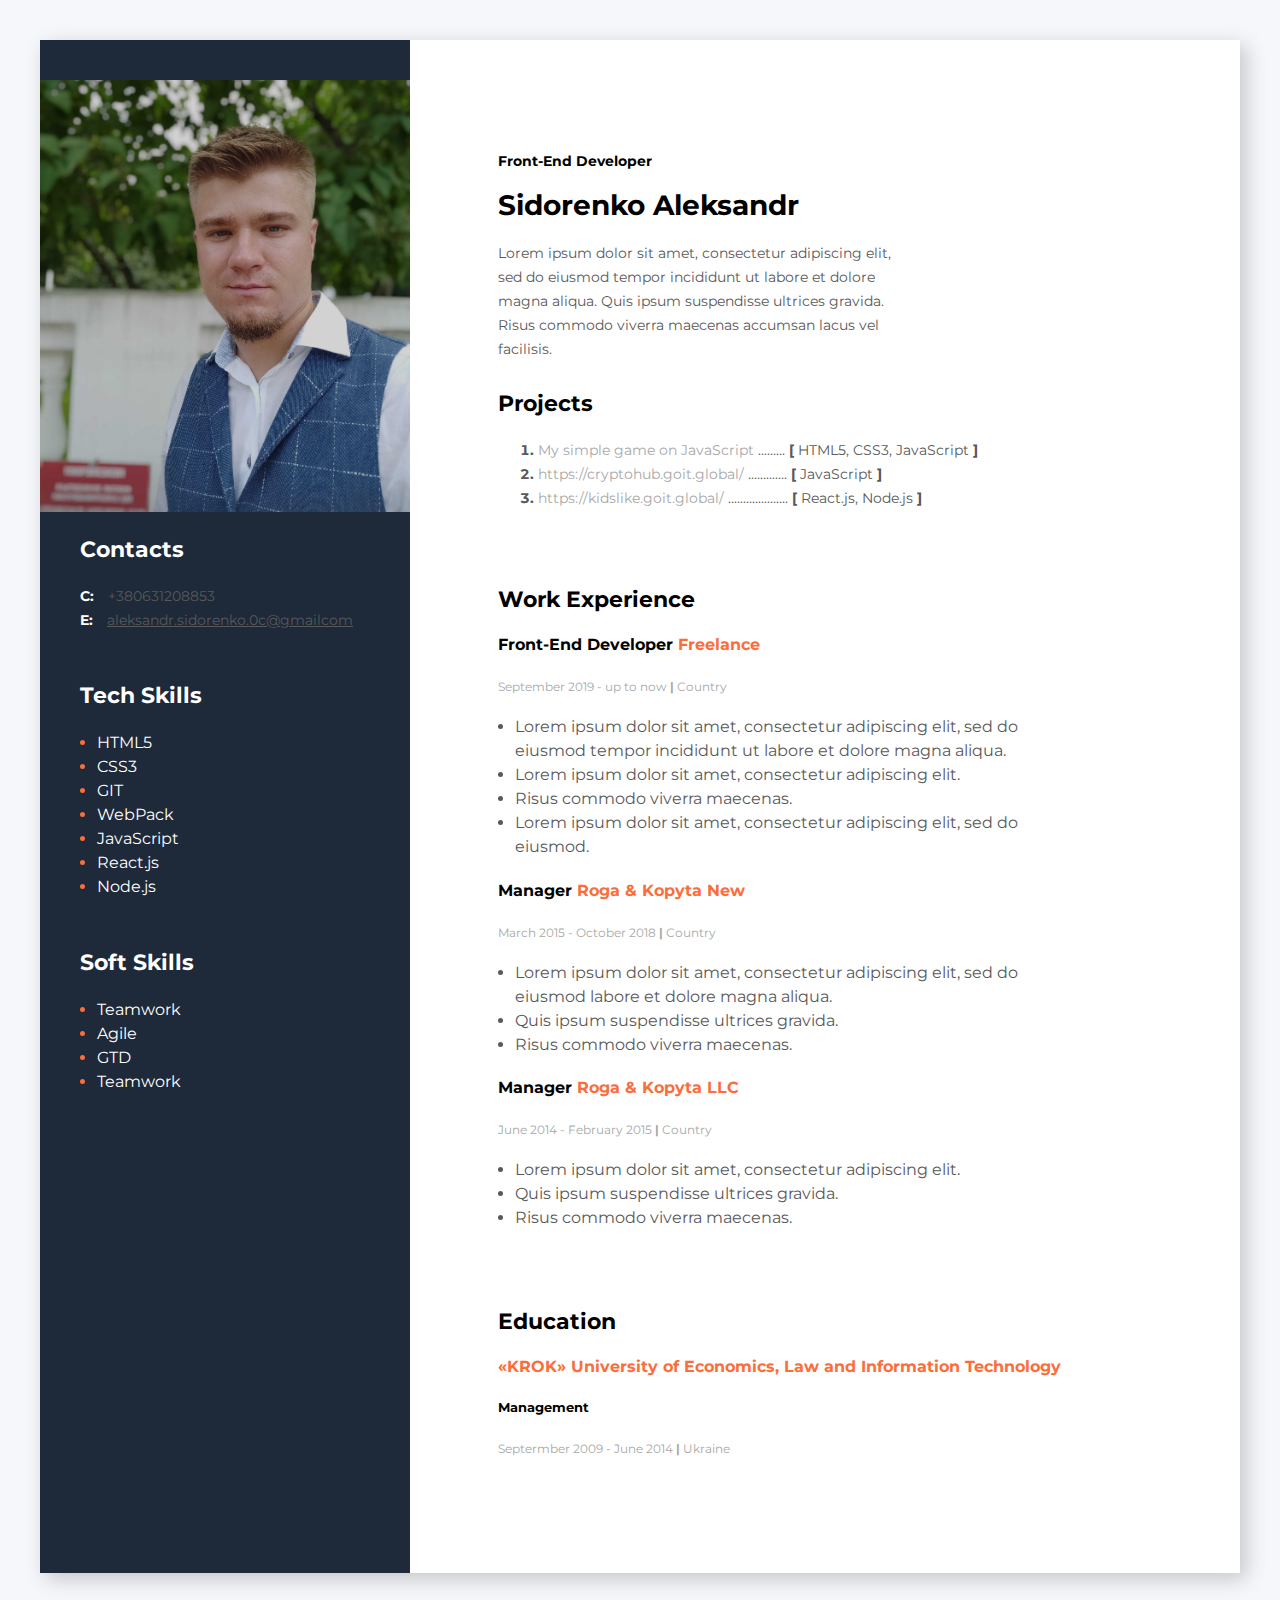
==== index.html @ 937e6ba6 "toFixed html content" ====
<!DOCTYPE html>
<html lang="en">
<head>
    <meta charset="UTF-8">
    <meta http-equiv="X-UA-Compatible" content="IE=edge">
    <meta name="viewport" content="width=device-width, initial-scale=1.0">
    <title>Mr.Sidorenko Aleksandr</title>
    <!--Google Fonts-->
    <link rel="preconnect" href="https://fonts.googleapis.com">
    <link rel="preconnect" href="https://fonts.gstatic.com" crossorigin>
    <link href="https://fonts.googleapis.com/css2?family=Montserrat:wght@400;700&display=swap" rel="stylesheet">

    <link rel="stylesheet" href="styles/style.css">
</head>
<body>
    <!-- Main section -->
    <div class="mainSection">
        <!-- Main content section -->
        <div class="mainContentSection">
            <!-- About my section -->
            <div class="aboutMySection">
            <h2 class="myProfession">Front-End Developer</h2>
            <h1>Sidorenko Aleksandr</h1>
                <p>Lorem ipsum dolor sit amet, consectetur adipiscing elit, sed do eiusmod tempor incididunt ut labore et dolore magna
                aliqua. Quis ipsum suspendisse ultrices gravida. Risus commodo viverra maecenas accumsan lacus vel facilisis.
                </p>
            </div>
            <!-- Projects section -->
            <div class="projectsSection">
                <h3>Projects</h3>
                <ol>
                    <li>
                        <a class="nonDecoration normalization" href="https://alexukdev.github.io/mygameJS/">My simple game on JavaScript</a>
                        <span class="normalization">.........</span>
                        <span class="normalization"><b>[</b> HTML5, CSS3, JavaScript <b>]</b></span>
                    </li>
                    <li>
                        <a class="nonDecoration normalization" href="https://cryptohub.goit.global/">https://cryptohub.goit.global/</a>
                        <span class="normalization">.............</span>
                        <span class="normalization"><b>[</b> JavaScript <b>]</b></span>
                    </li>
                    <li>
                        <a class="nonDecoration normalization" href="https://kidslike.goit.global/">https://kidslike.goit.global/</a>
                        <span class="normalization">....................</span>
                        <span class="normalization"><b>[</b> React.js, Node.js <b>]</b></span>
                    </li>
                </ol>
                
                
            </div>
            <!--Work Experience section-->
            <div class="WorckExpirience">
                <h3>Work Experience</h3>
                
                <!-- Cmpany 3-->
                <div class="WorckEx">
                    <h4>Front-End Developer <span class="СhangeToOrange">Freelance</span> </h4>
                    <p class="castomStyleAndSize">September 2019 - up to now <b>|</b> Country</p>
                    <ul>
                        <li>
                            Lorem ipsum dolor sit amet, consectetur adipiscing elit, sed do eiusmod tempor incididunt ut labore et
                            dolore magna aliqua.
                        </li>
                        <li>
                            Lorem ipsum dolor sit amet, consectetur adipiscing elit.
                        </li>
                        <li>
                            Risus commodo viverra maecenas.
                        </li>
                        <li>
                            Lorem ipsum dolor sit amet, consectetur adipiscing elit, sed do eiusmod.
                        </li>
                    </ul>
                </div>
                <!-- Cmpany 2-->
                <div class="WorckEx">
                    <h4>Manager <span class="СhangeToOrange">Roga & Kopyta New</span></h4>
                    <p class="castomStyleAndSize">March 2015 - October 2018 <b>|</b> Country</p>
                    <ul>
                        <li>
                            Lorem ipsum dolor sit amet, consectetur adipiscing elit, sed do eiusmod labore et dolore magna aliqua.
                        </li>
                        <li>Quis ipsum suspendisse ultrices gravida.</li>
                        <li>Risus commodo viverra maecenas.</li>
                    </ul>
                
                </div>
                <!-- Cmpany 1-->
                <div class="WorckEx">
                    <h4>Manager <span class="СhangeToOrange">Roga & Kopyta LLC</span></h4>
                    <p class="castomStyleAndSize">June 2014 - February 2015 <b>|</b> Country</p>
                    <ul>
                        <li>Lorem ipsum dolor sit amet, consectetur adipiscing elit.</li>
                        <li>Quis ipsum suspendisse ultrices gravida.</li>
                        <li>Risus commodo viverra maecenas.</li>
                    </ul>
                
                </div>

            </div>
            <!-- Education -->
            <div>
                <h3>Education</h3>
                <h4><span class="СhangeToOrange">«KROK» University of Economics, Law and Information Technology</span> </h4>
                <h5>Management</h5>
                <p class="castomStyleAndSize">Septermber 2009 - June 2014 <b>|</b> Ukraine</p>
            </div>
        </div>

        <!-- Sidebar section -->
        <aside class="sidebarSection">
            <img src="img/MyPhoto AfterSquooshApp.jpg" alt="Photo">

            <!-- Contacts section -->
            <div class="contactsSection">
                <h3>Contacts</h3>
                <div>
                    <span class="BoldSpanContacts">C:</span>
                    <a class="ContactsColor nonDecoration " href="tel:+380631208853">+380631208853</a>
                </div>
                <div>
                    <span class="BoldSpanContacts">E:</span>
                    <a class="ContactsColor nonDecoration LineDecoration" href="mailto:aleksandr.sidorenko.0c@gmailcom">aleksandr.sidorenko.0c@gmailcom</a>
                </div>
            </div>
            <!-- Tech Skills section -->
            <div class="techSkillsSection">
                <h3>Tech Skills</h3>
                <ul>
                    <li class="СhangeToOrange"> <span class="WhiteText">HTML5</span></li>
                    <li class="СhangeToOrange"><span class="WhiteText">CSS3</span></li>
                    <li class="СhangeToOrange"><span class="WhiteText">GIT</span></li>
                    <li class="СhangeToOrange"><span class="WhiteText">WebPack</span></li>
                    <li class="СhangeToOrange"><span class="WhiteText">JavaScript</span></li>
                    <li class="СhangeToOrange"><span class="WhiteText">React.js</span></li>
                    <li class="СhangeToOrange"><span class="WhiteText">Node.js</span></li>
                </ul>
            </div>
            <!-- Soft Skills section -->
            <div class="softSkillsSection">
                <h3>Soft Skills</h3>
                <ul>
                    <li class="СhangeToOrange"><span class="WhiteText">Teamwork</span></li>
                    <li class="СhangeToOrange"><span class="WhiteText">Agile</span></li>
                    <li class="СhangeToOrange"><span class="WhiteText">GTD</span></li>
                    <li class="СhangeToOrange"><span class="WhiteText">Teamwork</span></li>
                </ul>
            </div>
        </aside>
    </div>
    
</body>
</html>
---- styles/style.css ----
body {
  font-family: "Montserrat", sans-serif;
  background-color: #f5f7fa;
}

/* Castom Styles */
.nonDecoration {
  text-decoration: none;
  color: #a8a8a8;
}
.СhangeToOrange {
  color: #fb6d3a;
}

.castomStyleAndSize {
  color: #a8a8a8;
  font-size: 12px;
}

.mainSection {
  display: flex;
  flex-direction: row-reverse;
  width: 1200px;
  background-color: white;
  margin: 40px auto;
  box-shadow: 6px 6px 20px rgba(0, 0, 0, 0.2);
}

.mainContentSection {
  margin: 100px 0px 100px 88px;
  display: flex;
  flex-direction: column;
  width: 830px;
}

ul {
  padding-left: 17px;
}

p,
li {
  line-height: 24px;
  color: #595959;
}

/* About my Section */
.aboutMySection {
  font-size: 14px;
  font-weight: 400;
  color: #000;
  width: 400px;
  height: 230px;
}

.projectsSection {
  font-weight: 700;
  font-style: normal;
  font-weight: bold;
  font-size: 14px;
  line-height: 24px;
  margin-bottom: 40px;
}

.normalization {
  font-weight: 400;
}

.WorckExpirience {
  margin-bottom: 40px;
}

.WorckEx {
  width: 525px;
}

h3 {
  font-weight: 700;
  font-size: 22px;
  /* margin: auto; */
}

h2.myProfession {
  font-size: 14px;
}

h1 {
  font-size: 45;
  font-weight: 700;
}

aside {
  margin: 0;
  color: #ffffff;
}

/* Styles for left section */
.sidebarSection {
  /* margin: 40px; */
  background-color: #1e2939;
  width: 370px;
}

/* Syles for MyPhoto item*/
img {
  margin-top: 40px;
  width: 370px;
}

/* Contacts styles */
.contactsSection {
  margin-left: 40px;
  margin-bottom: 50px;
  font-style: normal;
  font-weight: normal;
  font-size: 14px;
  line-height: 24px;
}

a:hover {
  font-size: 15px;
  color: #fb6d3a;
  transition: color 1s;
}

.BoldSpanContacts {
  font-weight: 700;
  margin-right: 10px;
}

.ContactsColor {
  color: #595959;
}
.LineDecoration {
  text-decoration-line: underline;
}

.techSkillsSection {
  margin-left: 40px;
  margin-bottom: 50px;
  font-style: normal;
  font-weight: normal;
}

.WhiteText {
  color: #ffffff;
}

.softSkillsSection {
  margin-left: 40px;
  margin-bottom: 50px;
  font-style: normal;
  font-weight: normal;
}
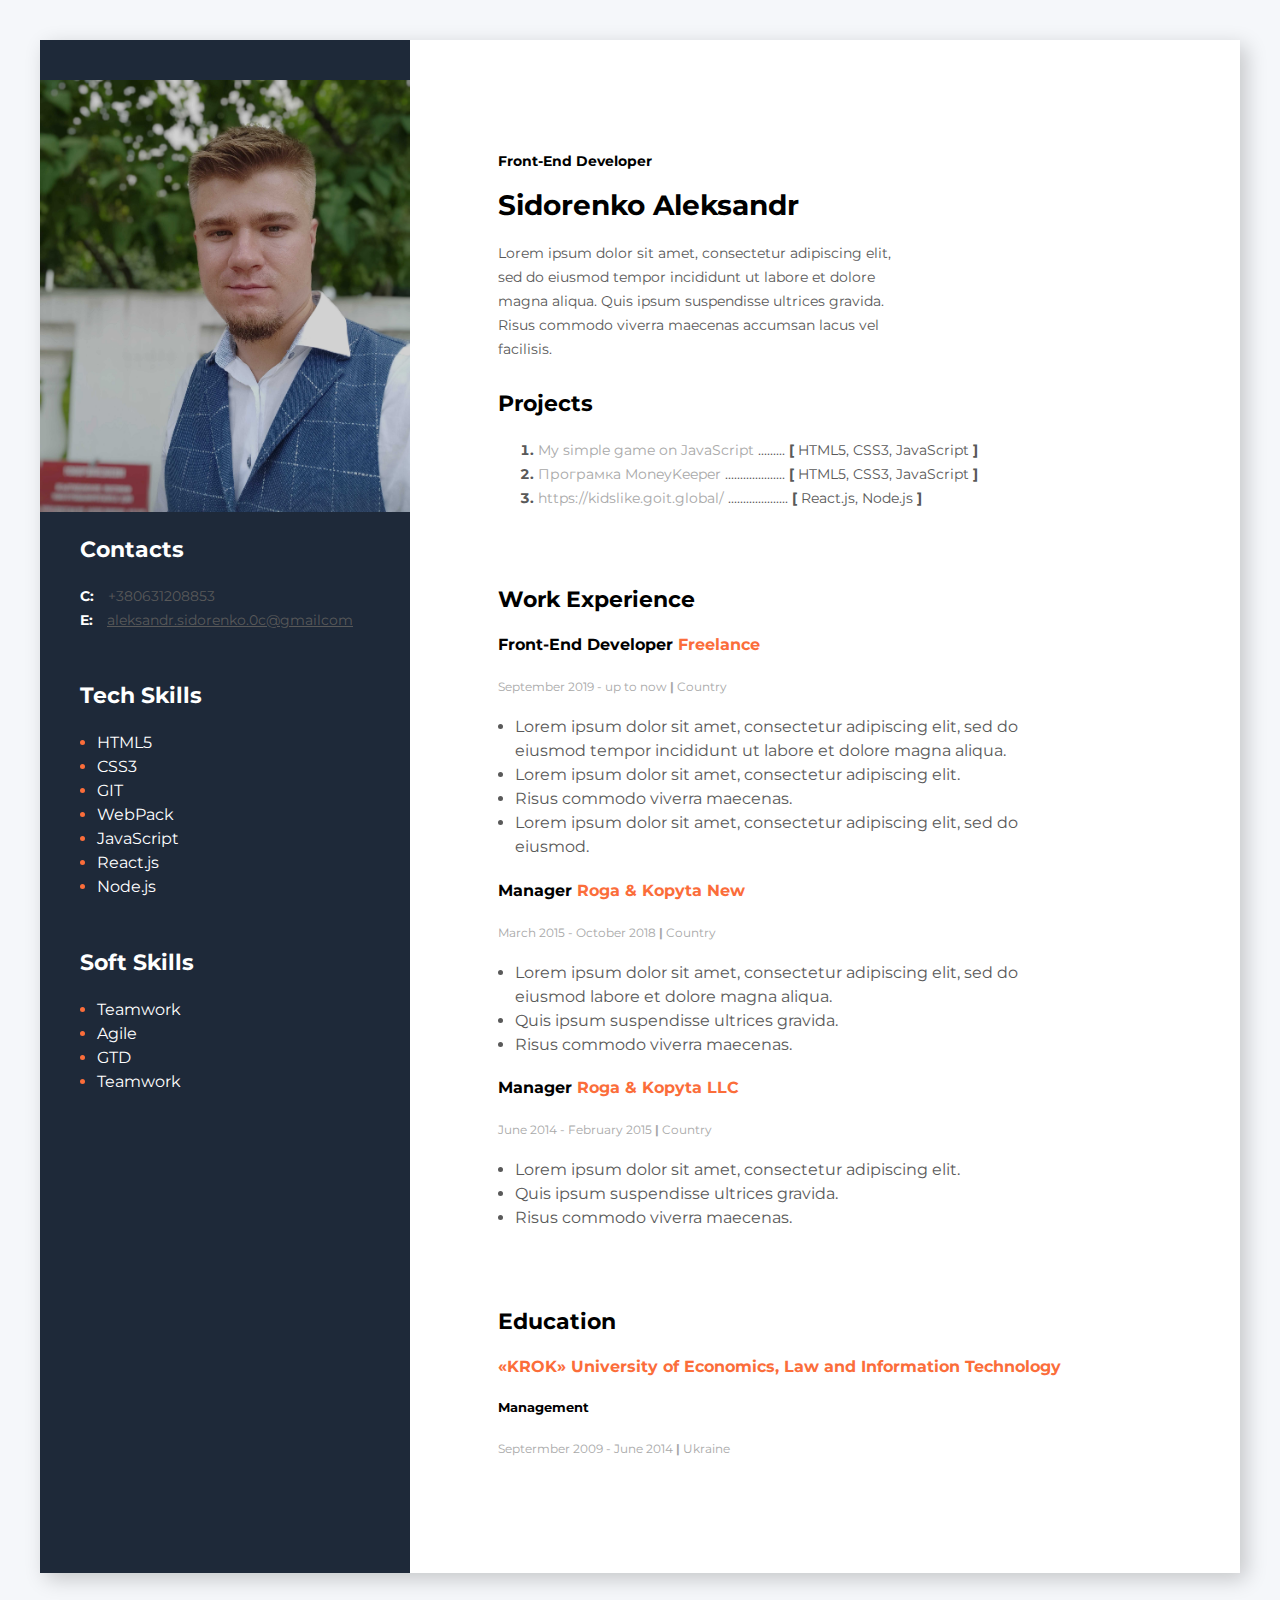
==== commit 9f62ec3c: "Added content about my projects" ====
--- a/index.html
+++ b/index.html
@@ -35,9 +35,9 @@
                         <span class="normalization"><b>[</b> HTML5, CSS3, JavaScript <b>]</b></span>
                     </li>
                     <li>
-                        <a class="nonDecoration normalization" href="https://cryptohub.goit.global/">https://cryptohub.goit.global/</a>
-                        <span class="normalization">.............</span>
-                        <span class="normalization"><b>[</b> JavaScript <b>]</b></span>
+                        <a class="nonDecoration normalization" href="https://alexukdev.github.io/moneykeeper/">Програмка  MoneyKeeper </a>
+                        <span class="normalization">....................</span>
+                        <span class="normalization"><b>[</b> HTML5, CSS3, JavaScript <b>]</b></span>
                     </li>
                     <li>
                         <a class="nonDecoration normalization" href="https://kidslike.goit.global/">https://kidslike.goit.global/</a>
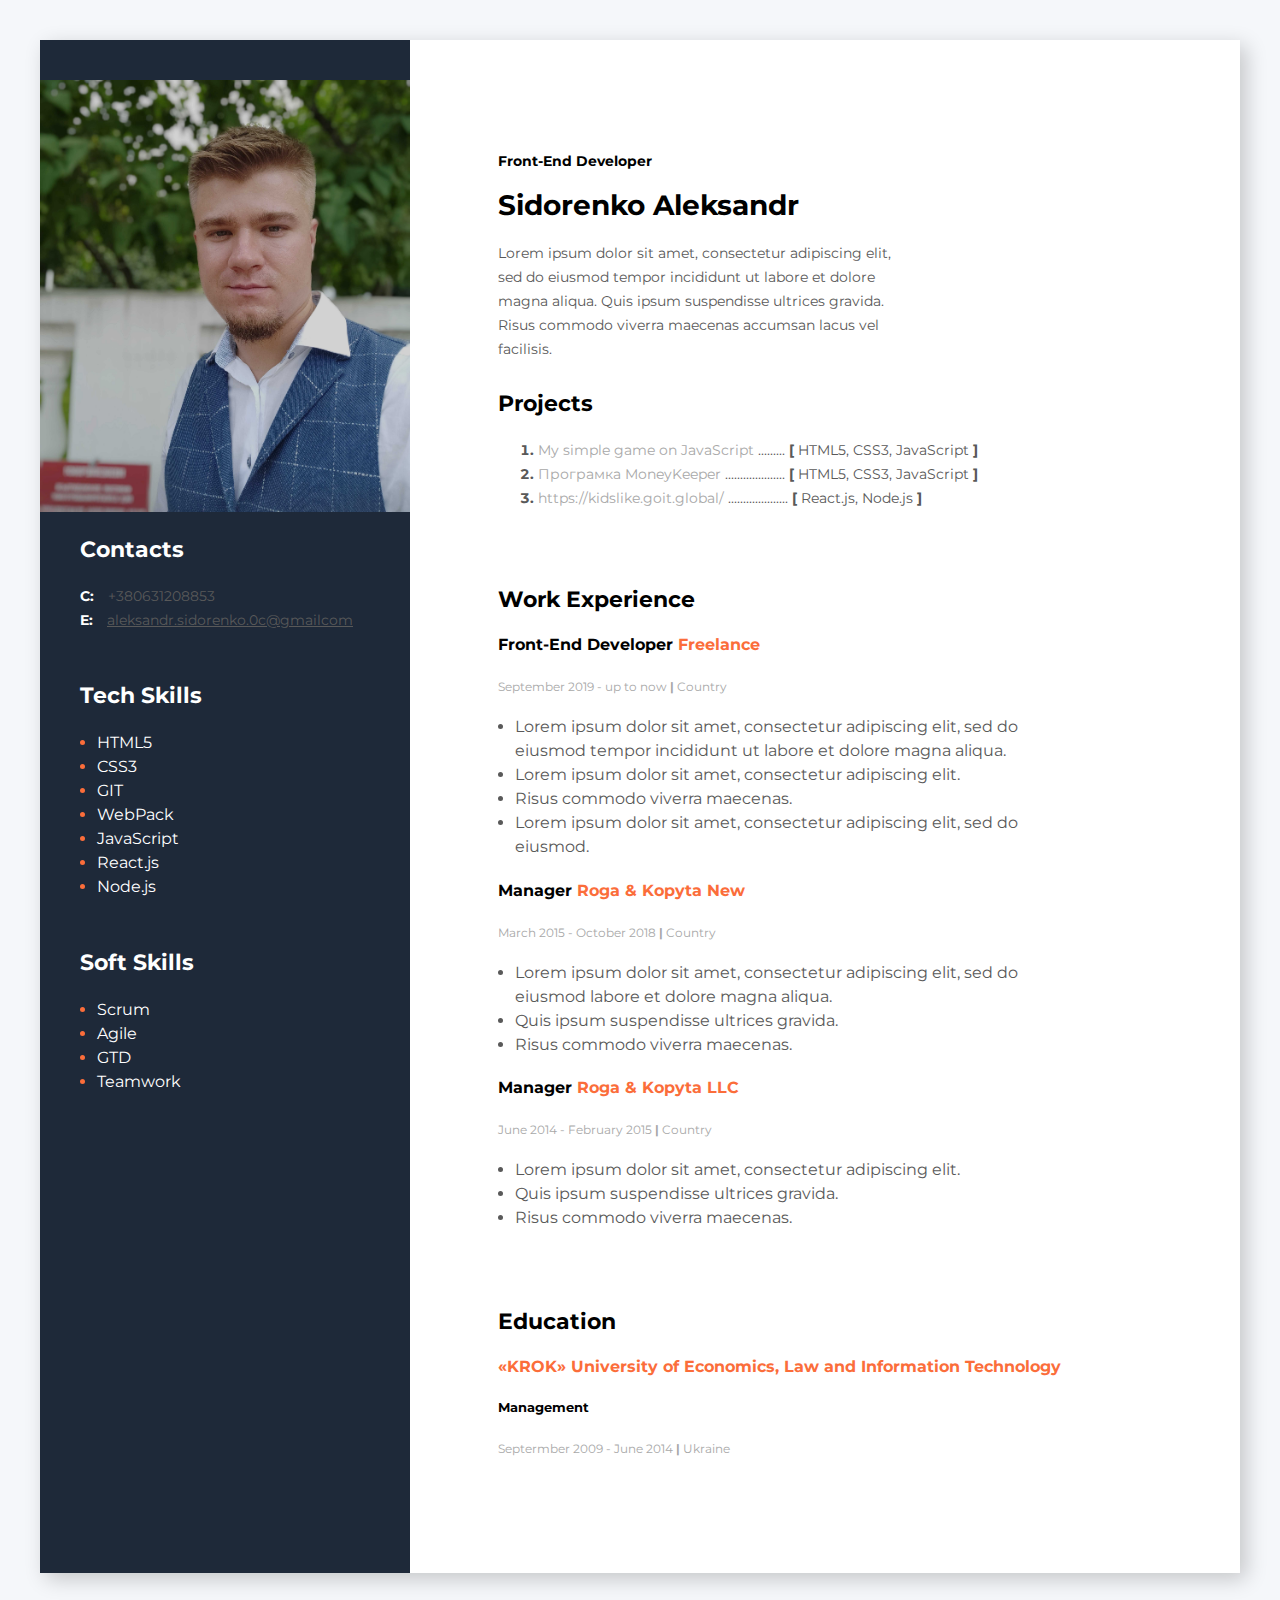
==== commit 5f65b0dd: "Litlle changes in hml" ====
--- a/index.html
+++ b/index.html
@@ -116,7 +116,7 @@
                 <h3>Contacts</h3>
                 <div>
                     <span class="BoldSpanContacts">C:</span>
-                    <a class="ContactsColor nonDecoration " href="tel:+380631208853">+380631208853</a>
+                    <a class="ContactsColor nonDecoration" href="tel:+380631208853">+380631208853</a>
                 </div>
                 <div>
                     <span class="BoldSpanContacts">E:</span>
@@ -140,7 +140,7 @@
             <div class="softSkillsSection">
                 <h3>Soft Skills</h3>
                 <ul>
-                    <li class="СhangeToOrange"><span class="WhiteText">Teamwork</span></li>
+                    <li class="СhangeToOrange"><span class="WhiteText">Scrum</span></li>
                     <li class="СhangeToOrange"><span class="WhiteText">Agile</span></li>
                     <li class="СhangeToOrange"><span class="WhiteText">GTD</span></li>
                     <li class="СhangeToOrange"><span class="WhiteText">Teamwork</span></li>
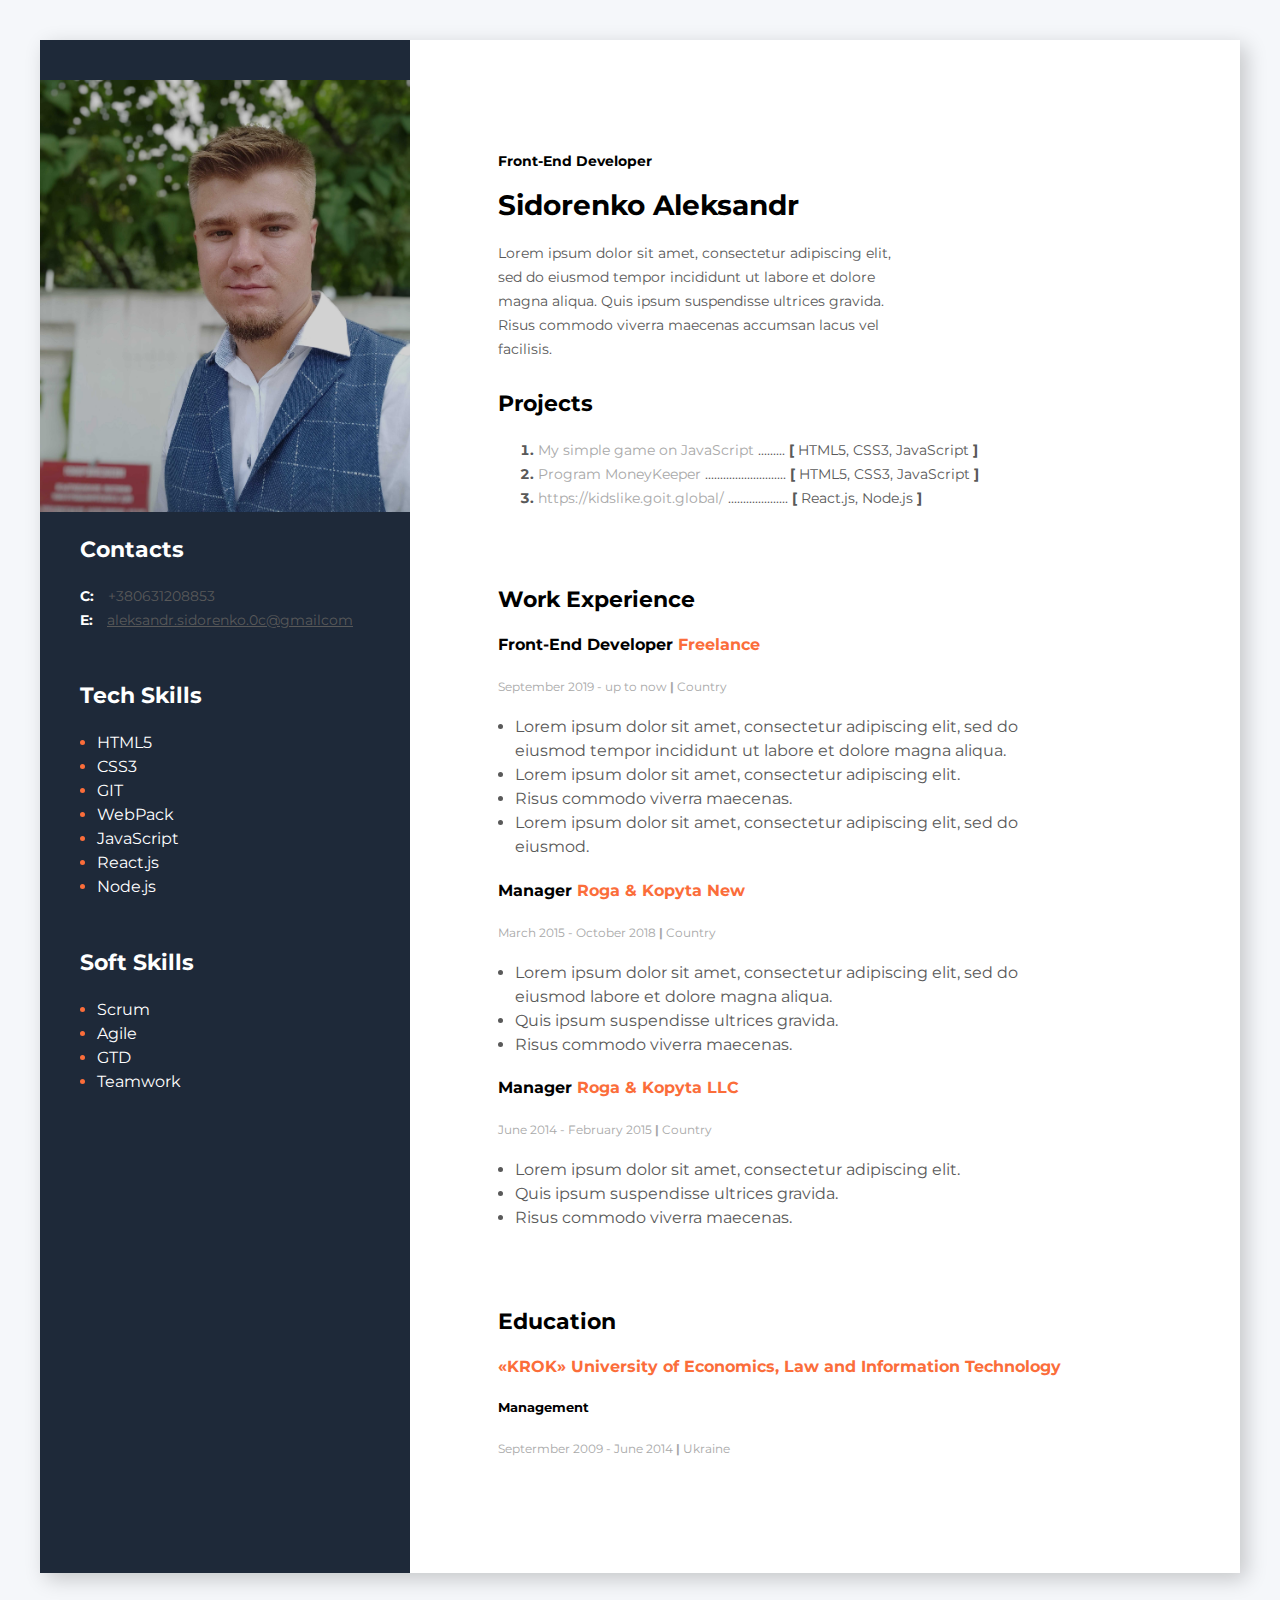
==== commit 596a19e6: "Change name of class and add comments in css" ====
--- a/index.html
+++ b/index.html
@@ -18,7 +18,7 @@
         <!-- Main content section -->
         <div class="mainContentSection">
             <!-- About my section -->
-            <div class="aboutMySection">
+            <div class="aboutMeSection">
             <h2 class="myProfession">Front-End Developer</h2>
             <h1>Sidorenko Aleksandr</h1>
                 <p>Lorem ipsum dolor sit amet, consectetur adipiscing elit, sed do eiusmod tempor incididunt ut labore et dolore magna
@@ -30,17 +30,17 @@
                 <h3>Projects</h3>
                 <ol>
                     <li>
-                        <a class="nonDecoration normalization" href="https://alexukdev.github.io/mygameJS/">My simple game on JavaScript</a>
+                        <a class="noDecoration normalization" href="https://alexukdev.github.io/mygameJS/">My simple game on JavaScript</a>
                         <span class="normalization">.........</span>
                         <span class="normalization"><b>[</b> HTML5, CSS3, JavaScript <b>]</b></span>
                     </li>
                     <li>
-                        <a class="nonDecoration normalization" href="https://alexukdev.github.io/moneykeeper/">Програмка  MoneyKeeper </a>
-                        <span class="normalization">....................</span>
+                        <a class="noDecoration normalization" href="https://alexukdev.github.io/moneykeeper/">Program MoneyKeeper </a>
+                        <span class="normalization">...........................</span>
                         <span class="normalization"><b>[</b> HTML5, CSS3, JavaScript <b>]</b></span>
                     </li>
                     <li>
-                        <a class="nonDecoration normalization" href="https://kidslike.goit.global/">https://kidslike.goit.global/</a>
+                        <a class="noDecoration normalization" href="https://kidslike.goit.global/">https://kidslike.goit.global/</a>
                         <span class="normalization">....................</span>
                         <span class="normalization"><b>[</b> React.js, Node.js <b>]</b></span>
                     </li>
@@ -116,11 +116,11 @@
                 <h3>Contacts</h3>
                 <div>
                     <span class="BoldSpanContacts">C:</span>
-                    <a class="ContactsColor nonDecoration" href="tel:+380631208853">+380631208853</a>
+                    <a class="ContactsColor noDecoration" href="tel:+380631208853">+380631208853</a>
                 </div>
                 <div>
                     <span class="BoldSpanContacts">E:</span>
-                    <a class="ContactsColor nonDecoration LineDecoration" href="mailto:aleksandr.sidorenko.0c@gmailcom">aleksandr.sidorenko.0c@gmailcom</a>
+                    <a class="ContactsColor noDecoration LineDecoration" href="mailto:aleksandr.sidorenko.0c@gmailcom">aleksandr.sidorenko.0c@gmailcom</a>
                 </div>
             </div>
             <!-- Tech Skills section -->
--- a/styles/style.css
+++ b/styles/style.css
@@ -4,7 +4,7 @@
 }
 
 /* Castom Styles */
-.nonDecoration {
+.noDecoration {
   text-decoration: none;
   color: #a8a8a8;
 }
@@ -17,6 +17,7 @@
   font-size: 12px;
 }
 
+/* Styles for main section */
 .mainSection {
   display: flex;
   flex-direction: row-reverse;
@@ -26,6 +27,7 @@
   box-shadow: 6px 6px 20px rgba(0, 0, 0, 0.2);
 }
 
+/* Styles for main content section */
 .mainContentSection {
   margin: 100px 0px 100px 88px;
   display: flex;
@@ -43,8 +45,8 @@
   color: #595959;
 }
 
-/* About my Section */
-.aboutMySection {
+/*/* Styles for About my section */
+.aboutMeSection {
   font-size: 14px;
   font-weight: 400;
   color: #000;
@@ -104,6 +106,7 @@
 img {
   margin-top: 40px;
   width: 370px;
+  /* border-radius: 10px; */
 }
 
 /* Contacts styles */
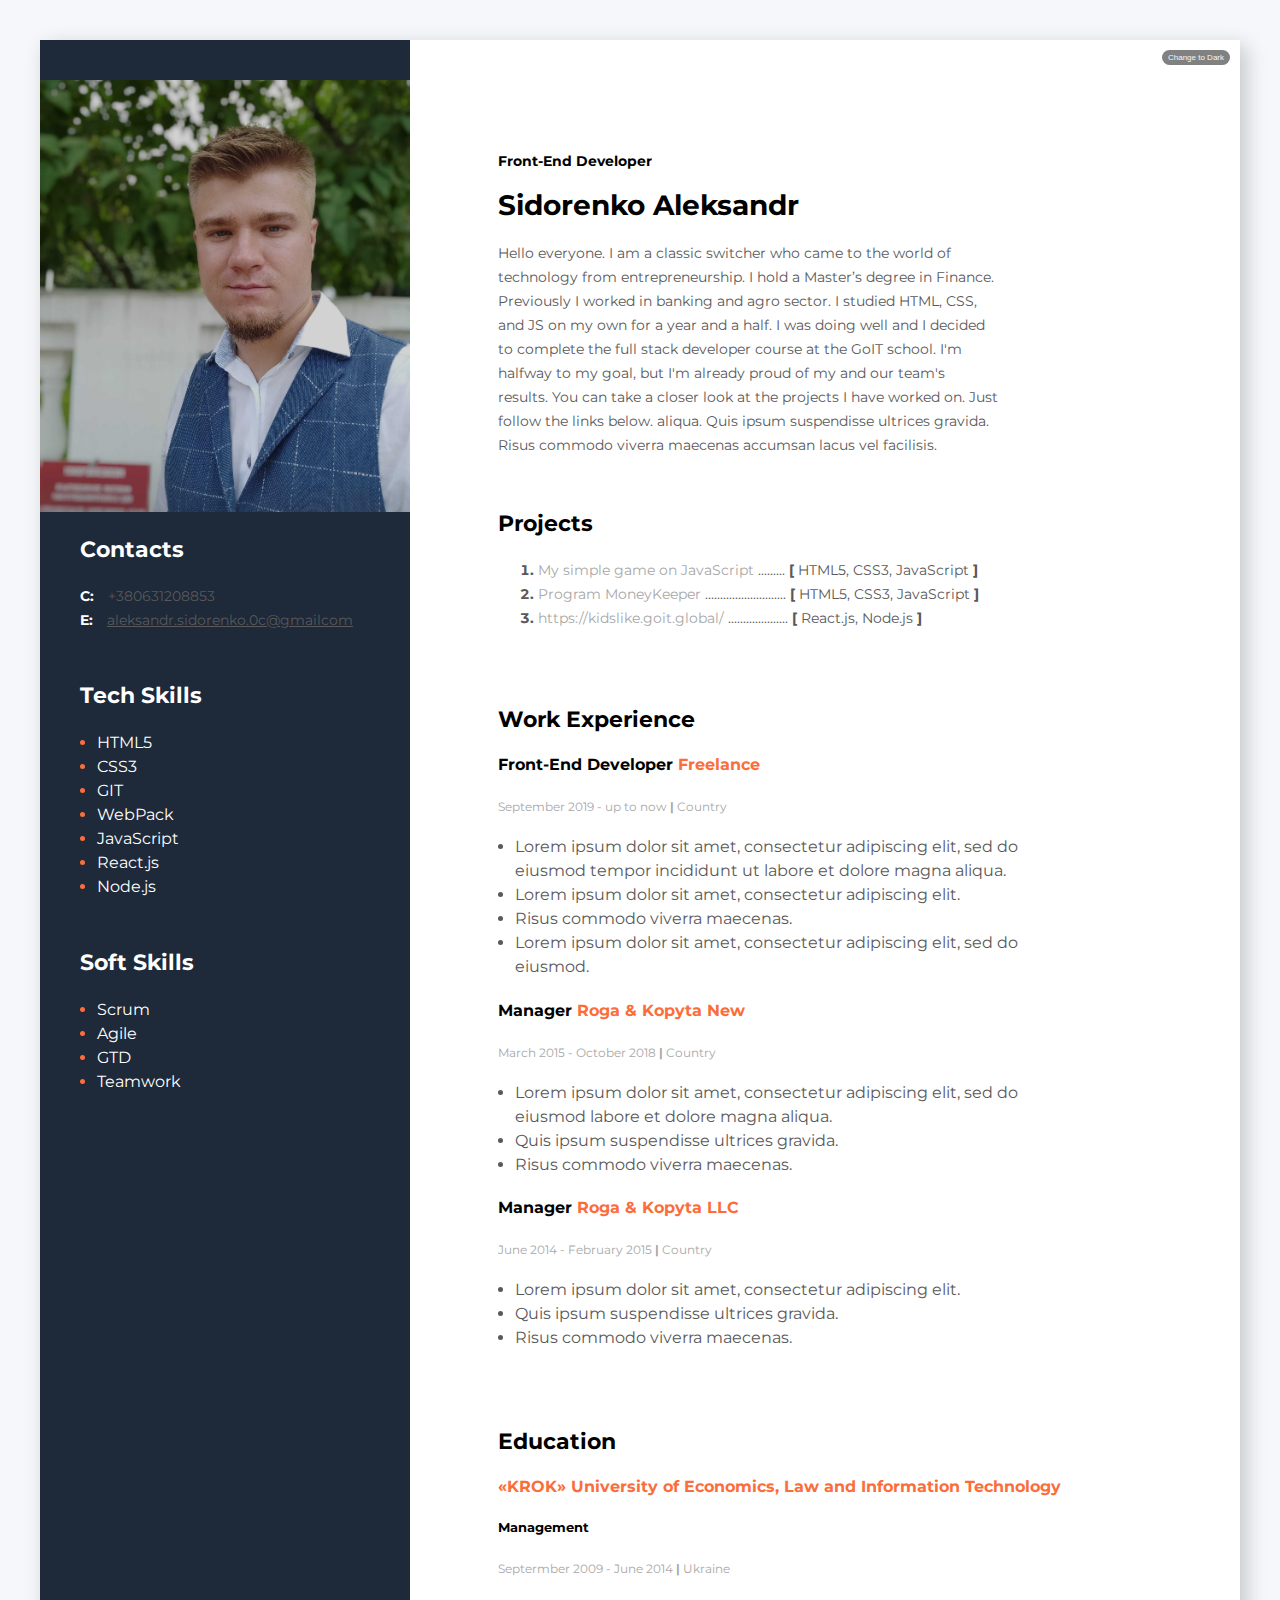
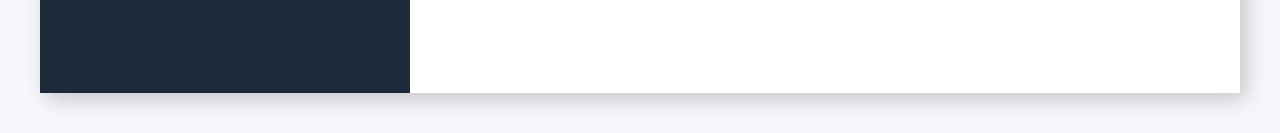
==== commit bd13446f: "Add btn to change Theme to Dark and add content about my" ====
--- a/index.html
+++ b/index.html
@@ -15,13 +15,22 @@
 <body>
     <!-- Main section -->
     <div class="mainSection">
+        <!-- Selector change Dark theme -->
+            <button class="ToChangeTheme">
+                <a class="LinkToDark" href="darkPage.html">Change to Dark</a>
+            </button>
         <!-- Main content section -->
         <div class="mainContentSection">
+            
             <!-- About my section -->
             <div class="aboutMeSection">
             <h2 class="myProfession">Front-End Developer</h2>
             <h1>Sidorenko Aleksandr</h1>
-                <p>Lorem ipsum dolor sit amet, consectetur adipiscing elit, sed do eiusmod tempor incididunt ut labore et dolore magna
+                <p>Hello everyone. I am a classic switcher who came to the world of technology from entrepreneurship. I hold a Master’s
+                degree in Finance. Previously I worked in banking and agro sector. I studied HTML, CSS, and JS on my own for a year and
+                a half. I was doing well and I decided to complete the full stack developer course at the GoIT school. I'm halfway to my
+                goal, but I'm already proud of my and our team's results. You can take a closer look at the projects I have worked on.
+                Just follow the links below.
                 aliqua. Quis ipsum suspendisse ultrices gravida. Risus commodo viverra maecenas accumsan lacus vel facilisis.
                 </p>
             </div>
@@ -120,7 +129,7 @@
                 </div>
                 <div>
                     <span class="BoldSpanContacts">E:</span>
-                    <a class="ContactsColor noDecoration LineDecoration" href="mailto:aleksandr.sidorenko.0c@gmailcom">aleksandr.sidorenko.0c@gmailcom</a>
+                    <a class="ContactsColor " href="mailto:aleksandr.sidorenko.0c@gmailcom">aleksandr.sidorenko.0c@gmailcom</a>
                 </div>
             </div>
             <!-- Tech Skills section -->
--- a/styles/style.css
+++ b/styles/style.css
@@ -50,8 +50,8 @@
   font-size: 14px;
   font-weight: 400;
   color: #000;
-  width: 400px;
-  height: 230px;
+  width: 500px;
+  height: 350px;
 }
 
 .projectsSection {
@@ -78,7 +78,6 @@
 h3 {
   font-weight: 700;
   font-size: 22px;
-  /* margin: auto; */
 }
 
 h2.myProfession {
@@ -106,7 +105,6 @@
 img {
   margin-top: 40px;
   width: 370px;
-  /* border-radius: 10px; */
 }
 
 /* Contacts styles */
@@ -133,9 +131,6 @@
 .ContactsColor {
   color: #595959;
 }
-.LineDecoration {
-  text-decoration-line: underline;
-}
 
 .techSkillsSection {
   margin-left: 40px;
@@ -154,3 +149,30 @@
   font-style: normal;
   font-weight: normal;
 }
+
+/* Theme selector */
+.ToChangeTheme {
+  background-color: #818181;
+  position: absolute;
+  width: auto;
+  height: 15px;
+  border-radius: 25px;
+  border: none;
+  text-align: center;
+  margin: 10px 10px 0px 670px;
+}
+.LinkToDark {
+  display: block;
+  text-decoration: none;
+  color: #f5f7fa;
+  font-size: 8px;
+}
+button:hover {
+  box-shadow: 0px 0px 10px rgba(0, 0, 0, 0.3);
+  transition: box-shadow 0.3s ease-in-out;
+}
+a.LinkToDark:hover {
+  transition: color 1s;
+  font-size: 8px;
+  color: #000;
+}
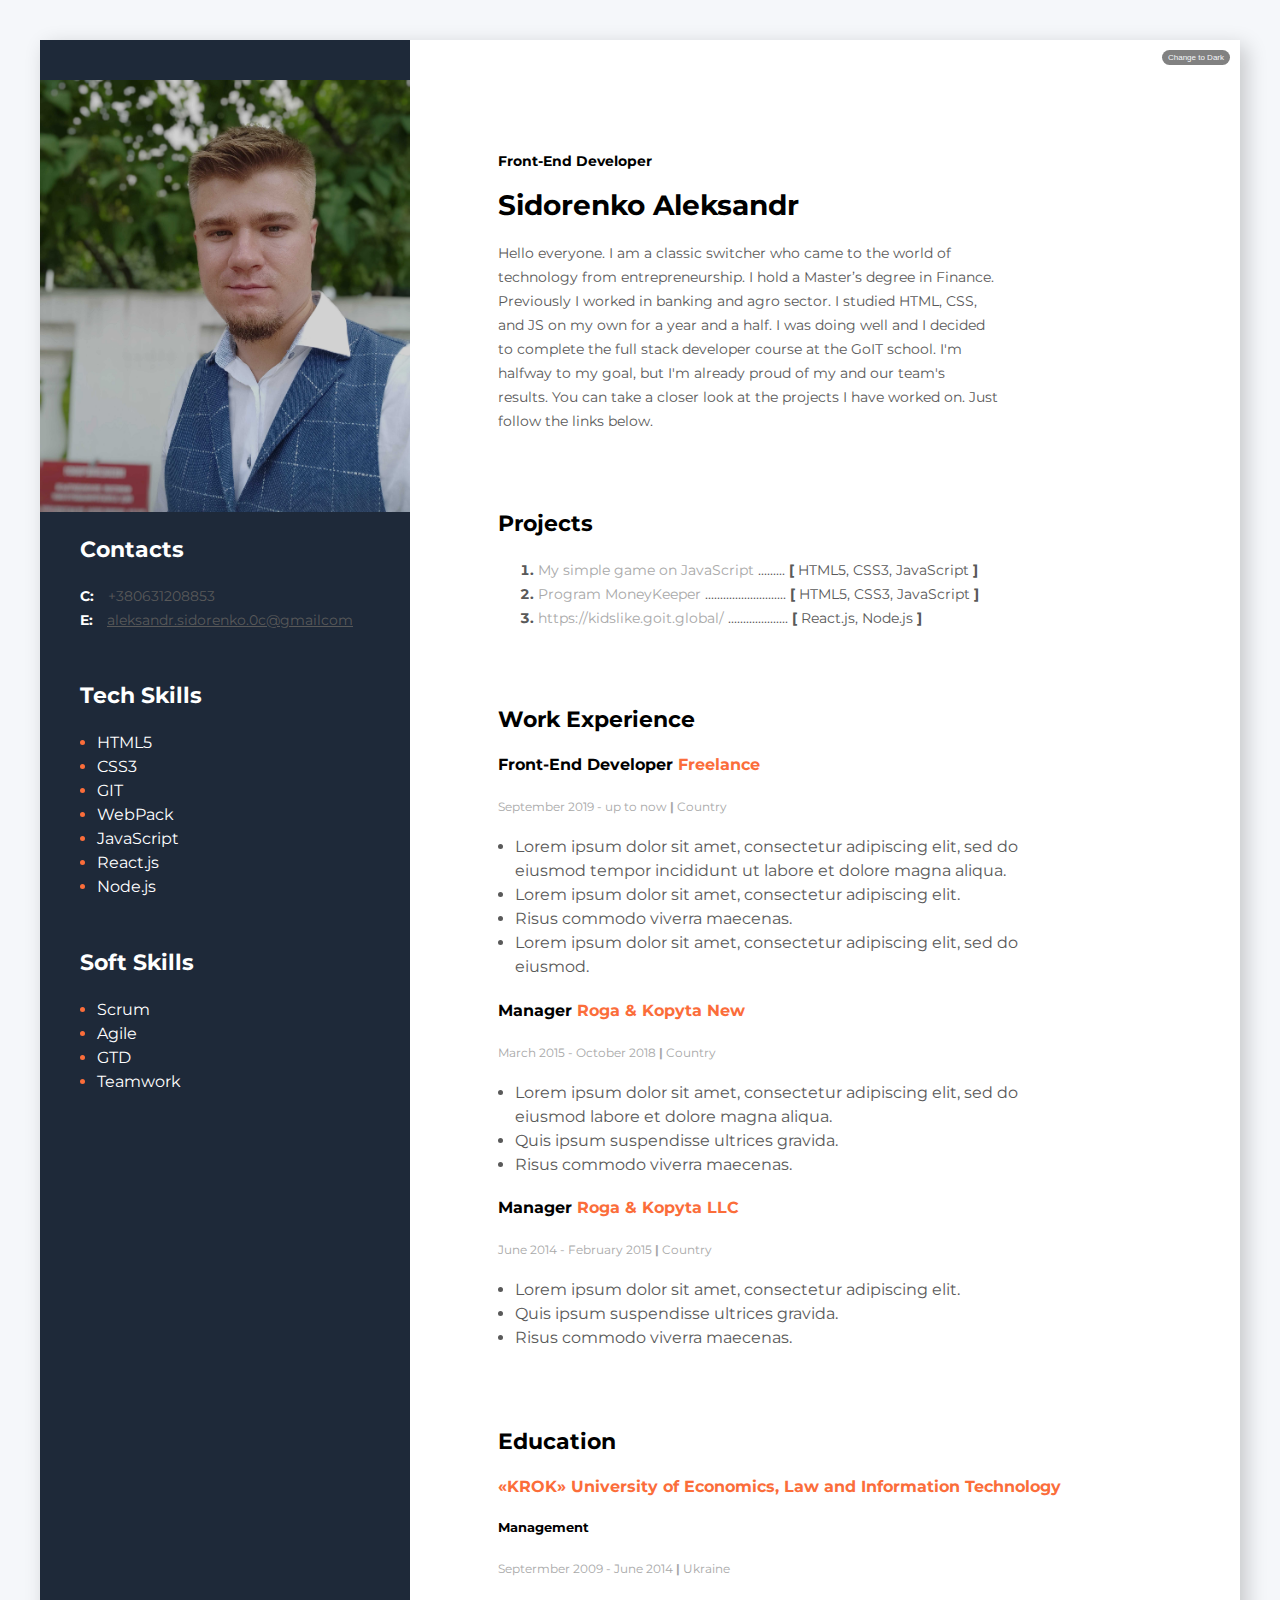
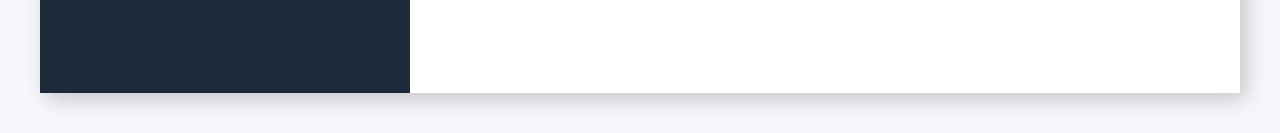
==== commit 06daa24b: "Пофиксил текст" ====
--- a/index.html
+++ b/index.html
@@ -31,7 +31,6 @@
                 a half. I was doing well and I decided to complete the full stack developer course at the GoIT school. I'm halfway to my
                 goal, but I'm already proud of my and our team's results. You can take a closer look at the projects I have worked on.
                 Just follow the links below.
-                aliqua. Quis ipsum suspendisse ultrices gravida. Risus commodo viverra maecenas accumsan lacus vel facilisis.
                 </p>
             </div>
             <!-- Projects section -->
--- a/styles/style.css
+++ b/styles/style.css
@@ -151,7 +151,7 @@
 }
 
 /* Theme selector */
-.ToChangeTheme {
+button.ToChangeTheme {
   background-color: #818181;
   position: absolute;
   width: auto;
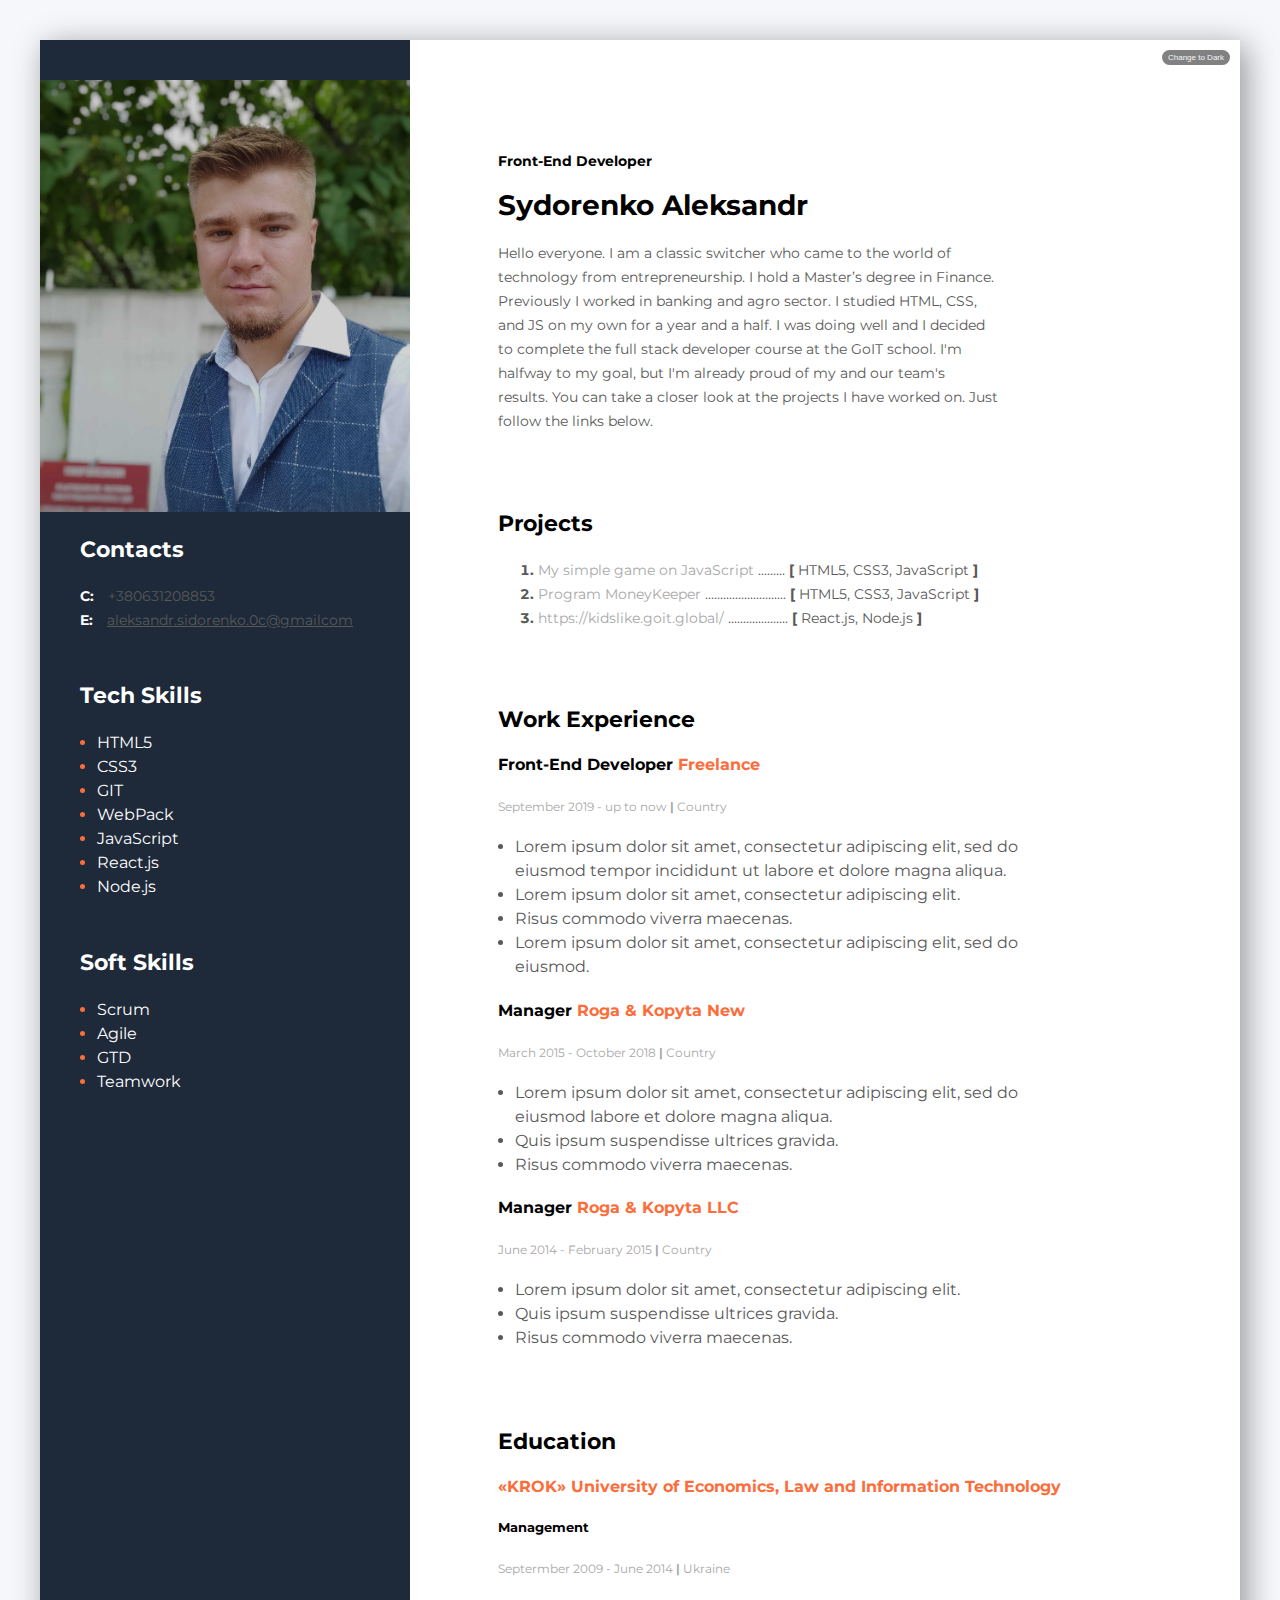
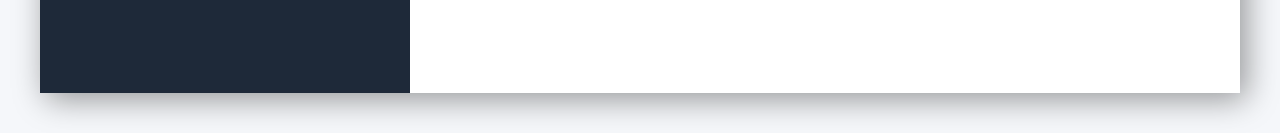
==== commit d4f5b049: "Fixed last name in html" ====
--- a/index.html
+++ b/index.html
@@ -25,7 +25,7 @@
             <!-- About my section -->
             <div class="aboutMeSection">
             <h2 class="myProfession">Front-End Developer</h2>
-            <h1>Sidorenko Aleksandr</h1>
+            <h1>Sуdorenko Aleksandr</h1>
                 <p>Hello everyone. I am a classic switcher who came to the world of technology from entrepreneurship. I hold a Master’s
                 degree in Finance. Previously I worked in banking and agro sector. I studied HTML, CSS, and JS on my own for a year and
                 a half. I was doing well and I decided to complete the full stack developer course at the GoIT school. I'm halfway to my
--- a/styles/style.css
+++ b/styles/style.css
@@ -24,7 +24,7 @@
   width: 1200px;
   background-color: white;
   margin: 40px auto;
-  box-shadow: 6px 6px 20px rgba(0, 0, 0, 0.2);
+  box-shadow: 6px 6px 30px rgba(0, 0, 0, 0.4);
 }
 
 /* Styles for main content section */
@@ -153,7 +153,7 @@
 /* Theme selector */
 button.ToChangeTheme {
   background-color: #818181;
-  position: absolute;
+  position: fixed;
   width: auto;
   height: 15px;
   border-radius: 25px;
